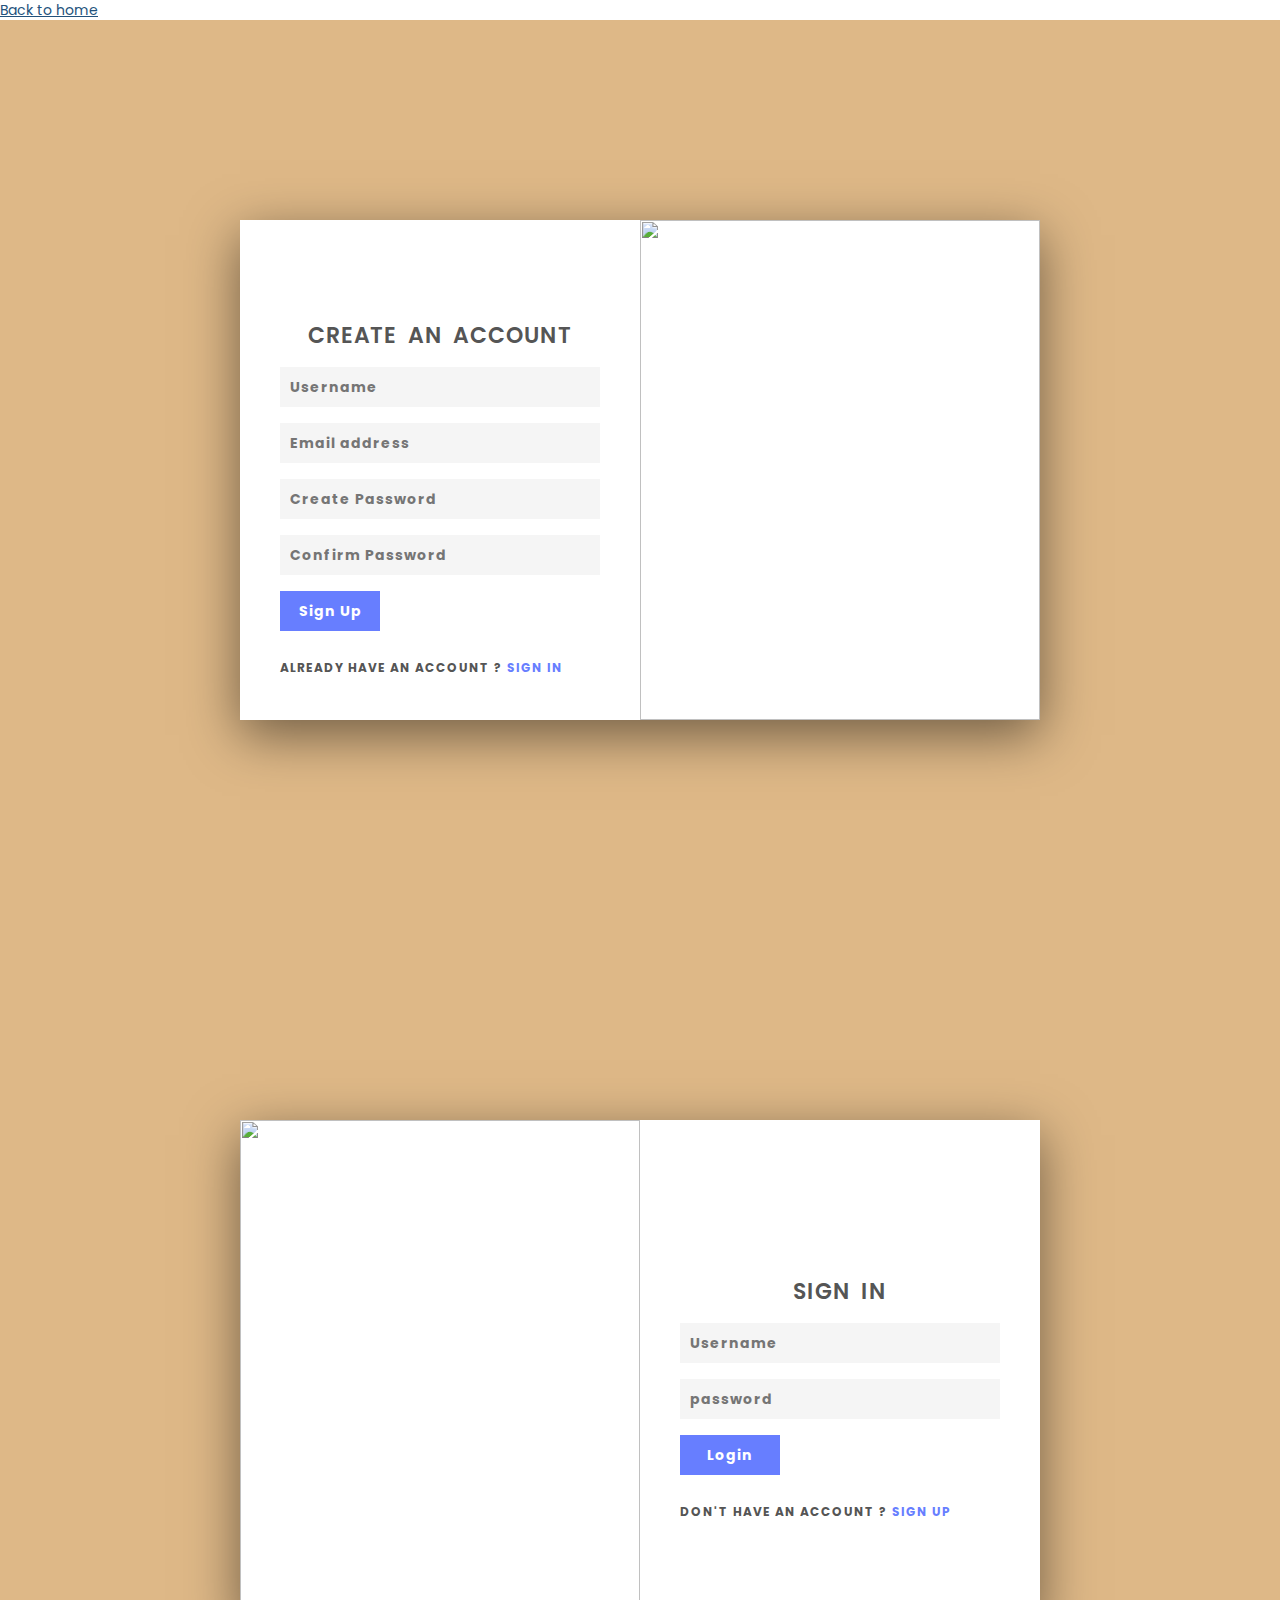
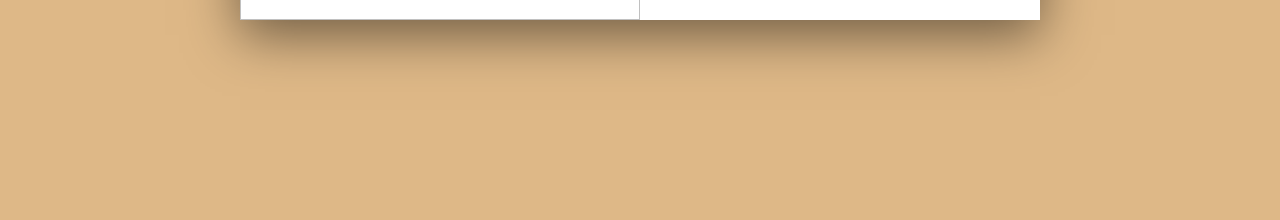
==== login.html @ bc5f5c8e "Add files via upload" ====
<!DOCTYPE html>
<html>
    <head>
        <meta charset="utf-8">
        <meta name="viewport" content="width=device-width, initial-scale=1">
        <link rel="stylesheet" href="https://maxcdn.bootstrapcdn.com/bootstrap/3.4.1/css/bootstrap.min.css">
        <script src="https://ajax.googleapis.com/ajax/libs/jquery/3.5.1/jquery.min.js"></script>
        <script src="https://maxcdn.bootstrapcdn.com/bootstrap/3.4.1/js/bootstrap.min.js"></script>
        <title>Sign in & sing up form</title>
        <link rel="stylesheet" type="text/css" href="style1.css">

      
    </head>
    <body>
        <a href="website.html">Back to home</a>
        <!--Sign form-->
        <section id="signup">
            <div class="container">
                
                <div class="user singupBx">
                    
                    <div class="formBx">
                        <form>
                            <h2>Create an account</h2>
                            <input type="text" name="" placeholder="Username">
                            <input type="email" name="" placeholder="Email address">
                            <input type="password" name="" placeholder="Create Password">
                            <input type="password" name="" placeholder="Confirm Password">
                           
                                <br>
                            
                            <input type="submit" name="" value="Sign Up">
                            <p class="signup"><strong>Already have an account ? </strong><a href="#signin" onclick="toggleForm();"><b>Sign In</b></a></p>
                        </form>
                    </div>
                    <div class="imgBx"><img src="lap1.jpg"></div>
                </div>
            </div>
        </section>
        <!--Sign in form-->
        <section id="signin">
            <div class="container">
                <div class="user singinBx">
                    <div class="imgBx"><img src="lap1.jpg"></div>
                    <div class="formBx">
                        <form>
                           
                            <h2>Sign In</h2>
                            <input type="text" name="" placeholder="Username">
                            <input type="password" name="" placeholder="password">
                            <input type="submit" name="" value="Login">
                            <p class="signup">Don't have an account ? <a href="#signup" onclick="toggleForm();">Sign Up</a></p>
                        </form>
                    </div>
                </div>
                </div>
                </section>
                        </section>
        <script type="text/javascript">
        function toggleForm(){
            var container = document.querySelector('.container');
            container.classList.toggle('active')
        }
        </script>
    </body>
</html>
---- style1.css ----
@import url('https://fonts.googleapis.com/css2?family=Poppins:wght@200&display=swap');
*
{
    margin: 0;
    padding: 0;
    box-sizing: border-box;
    font-family: 'poppins',sans-serif;
}
section
{
    position: relative;
    min-height: 100vh;
    background:burlywood;
    display: flex;
    justify-content: center;
    align-items: center;
    padding: 20px;
}
section .container
{
    position: relative;
    width: 800px; 
    height: 500px;
    background-color:white;
    box-shadow: 0 15px 50px rgba(0, 0, 0, 0.5);
    overflow: hidden;
}
section .container .user
{
    position:absolute;
    top: 0;
    left: 0;
    width: 100%;
    height: 100%;
    display: flex;
}
section .container .user .imgBx{
     position: relative;
     width: 50%;
     height: 100%;
     background: white;
     transition: 0.5s;
}
section .container .user .imgBx img{
    position: absolute;
    top:0 ;
    left: 0;
    width: 100%;
    height: 100%;
    object-fit: cover;
}
section .container .user .formBx{
    position: relative;
    width: 50%;
    height: 100%;
    background: #fff;
    display: flex;
    justify-content: center;
    align-items: center;
    padding: 40px;
    transition: 00.5s;
}
section .container .user .formBx form h2{
    font-size: 22px;
    font-weight: 600;
    text-transform: uppercase;
    letter-spacing: 0.8px;
    text-align: center;
    width: 100%;
    margin-bottom: 10px ;
    color: #555;
    padding-top: 50px;
    word-spacing: 5px;
}
section .container .user .formBx form input{
    position: relative;
    width: 100%;
    padding: 10px;
    background: #f5f5f5;
    color: #333;
    border: none;
    outline: none;
    box-shadow: none;
    margin: 8px 0;
    font-size: 14px;
    letter-spacing: 1px;
    font-weight: 300;
    font-weight: 700;
}
section .container .user .formBx form input[type="submit"]{
    max-width: 100px;
    background: #677eff;
    color: #fff;
    cursor: pointer;
    font-size: 14px;
    font-weight: 500;
    letter-spacing: 1px;
    transition: 0.5s;
    font-weight: 700;
}
section .container .user .formBx form input[type="submit"]:hover{
    opacity: 0.7;
    color: black;
    font-weight: bold;
}
section .container .user .formBx form .signup{
    position: relative;
    margin-top: 20px;
    font-size: 12px;
    letter-spacing: 1px;
    color: #555;
    text-transform: uppercase;
    font-weight:bolder;
}
section .container .user .formBx form .signup a{
    font-weight: x-large;
    text-decoration: none;
    color: #677eff;
    
}
section .container .user .formBx form .signup a:hover{
    font-size: larger;
    display: inline;
}
section .container .signupBx{
    pointer-events: none;
}
section .container .active .signupBx{
    pointer-events: initial;
}
section .container .signupBx .formBx{
    left: 100%;
}
section .container .active .signupBx .formBx{
    left: 0;
}
section .container .signupBx .imgBx{
    left: -100%;
}
section .container .active .signupBx .imgBx{
    left: 0;
}
section .container .signinBx .formBx{
    left: 100%;
}
section .container .active .signinBx .formBx{
    left: 0;
}
section .container .signinBx .imgBx{
    left: -100%;
}
section .container .active .signinBx .imgBx{
    left: 0;
}
.container .user .formBx .btn a{
    text-decoration: none;
    font-weight: 800;
    padding: 10px;
    padding-left: 20px;
    text-align: center;
    color: black;
    border: 0.3px solid rgb(158, 158, 158);
    border-radius: 10px;
    margin: 5px;

}
.container .user .formBx .btn a:hover{
    /*
    background-image: linear-gradient(to right, #25aae1, #6598f1, #94ccdf, #8bafe6);
    box-shadow: 0 4px 15px 0 rgba(65, 132, 234, 0.75)*/
    background-color: #677eff;
    color: white;
    border-radius: 10px;
}
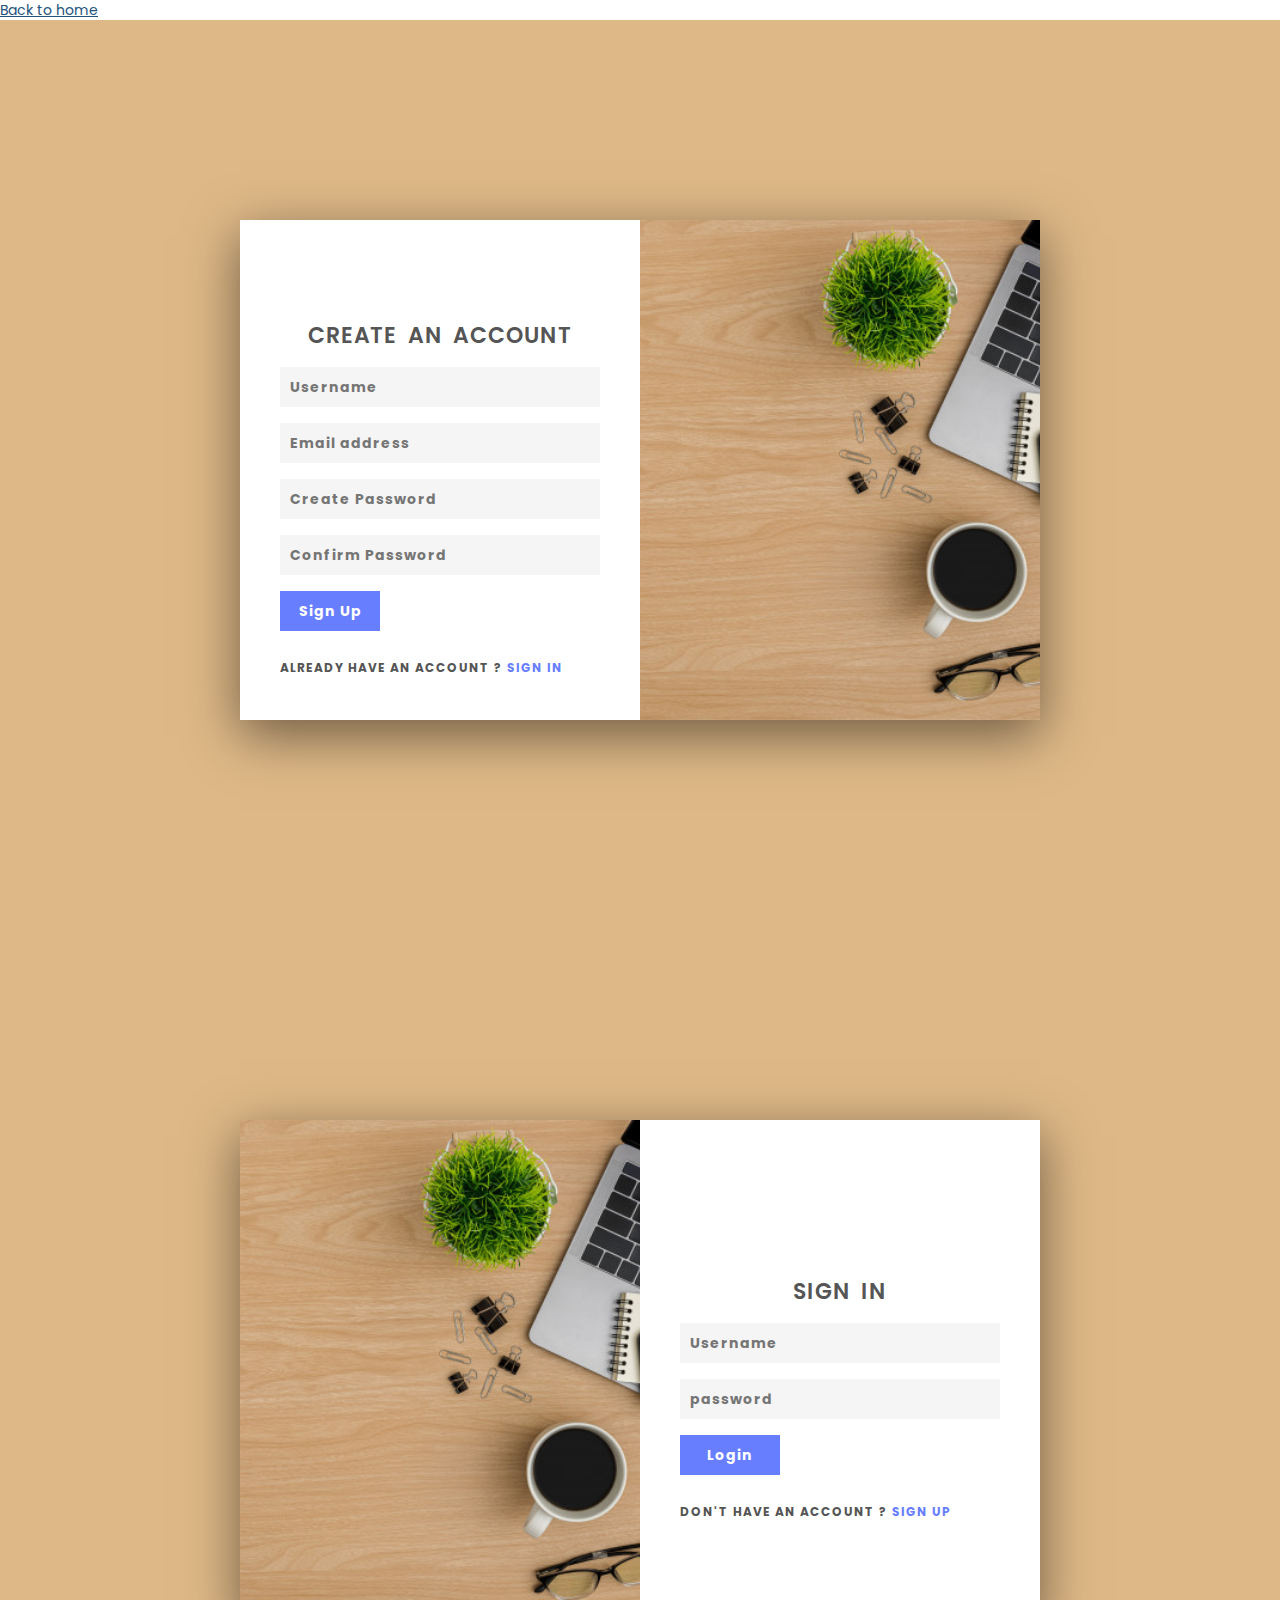
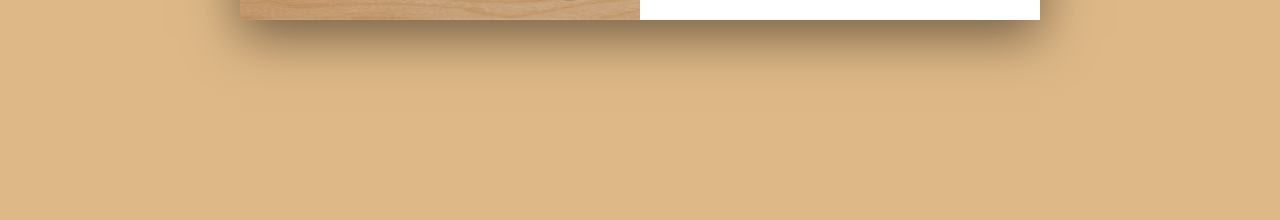
==== commit eeb76c8a: "Update login.html" ====
--- a/login.html
+++ b/login.html
@@ -33,7 +33,7 @@
                             <p class="signup"><strong>Already have an account ? </strong><a href="#signin" onclick="toggleForm();"><b>Sign In</b></a></p>
                         </form>
                     </div>
-                    <div class="imgBx"><img src="lap1.jpg"></div>
+                    <div class="imgBx"><img src="img/lap1.jpg"></div>
                 </div>
             </div>
         </section>
@@ -41,7 +41,7 @@
         <section id="signin">
             <div class="container">
                 <div class="user singinBx">
-                    <div class="imgBx"><img src="lap1.jpg"></div>
+                    <div class="imgBx"><img src="img/lap1.jpg"></div>
                     <div class="formBx">
                         <form>
                            
@@ -63,4 +63,4 @@
         }
         </script>
     </body>
-</html>+</html>
